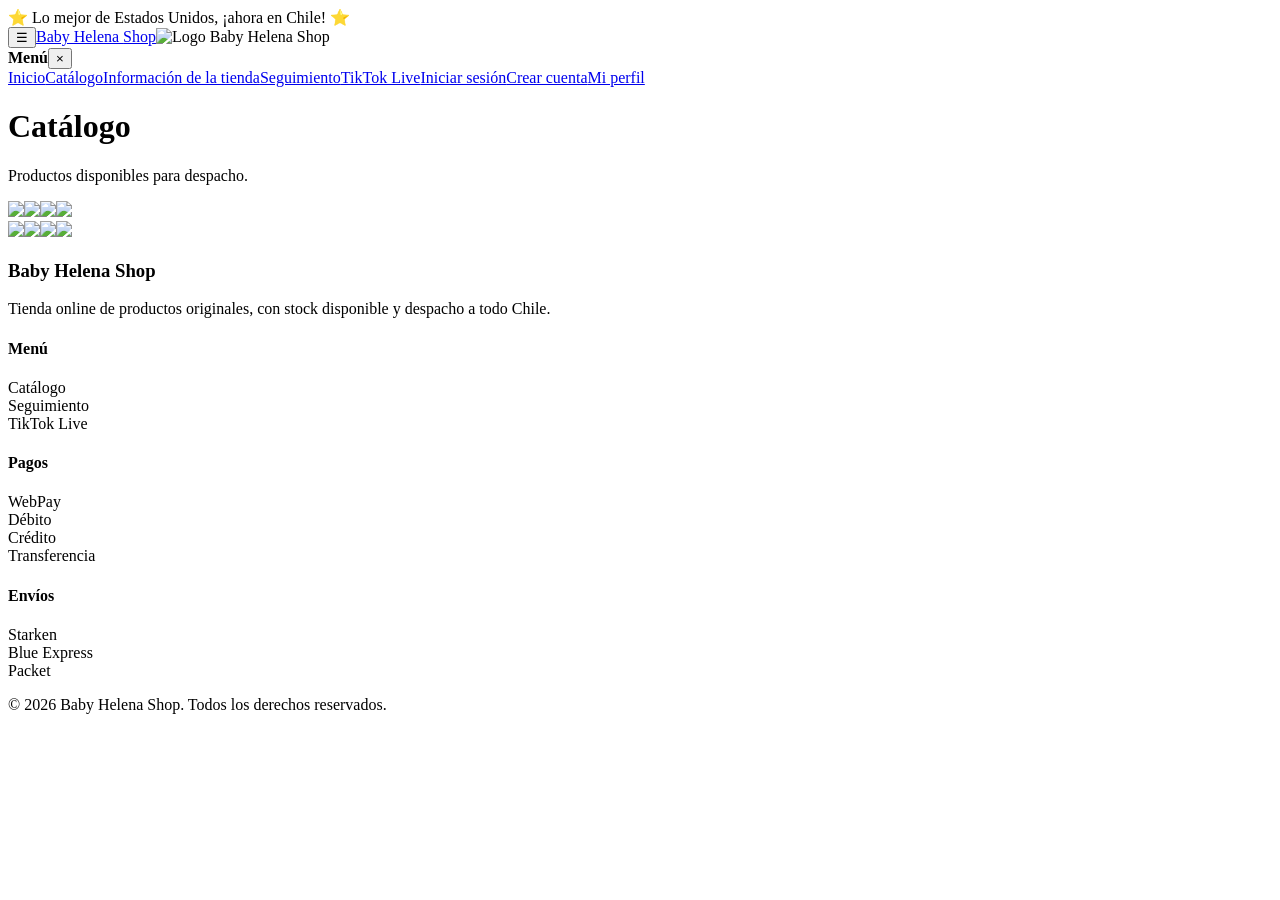
==== catalogo.html @ 76ab4898 "Add files via upload" ====
<!doctype html><html lang="es"><head><meta charset="utf-8"><meta name="viewport" content="width=device-width,initial-scale=1"><title>Catálogo | Baby Helena Shop</title><link rel="stylesheet" href="css/styles.css"></head><body><div class="announce">⭐ Lo mejor de Estados Unidos, ¡ahora en Chile! ⭐</div>
<header class="topbar"><button class="hamb" id="openMenu">☰</button><a class="brand" href="index.html">Baby Helena <span>Shop</span></a><img class="logo-mini" src="assets/logo-placeholder.svg" alt="Logo Baby Helena Shop"></header>
<div class="overlay" id="overlay"></div><aside class="side" id="sideMenu"><div class="side-head"><b>Menú</b><button class="x" id="closeMenu">×</button></div><nav><a href="index.html">Inicio</a><a href="catalogo.html">Catálogo</a><a href="info.html">Información de la tienda</a><a href="seguimiento.html">Seguimiento</a><a href="tiktok.html">TikTok Live</a><a href="login.html" id="sessionName">Iniciar sesión</a><a href="registro.html">Crear cuenta</a><a href="perfil.html">Mi perfil</a></nav></aside><main class="container section"><h1>Catálogo</h1><p class="lead">Productos disponibles para despacho.</p><div class="grid" id="productGrid"></div></main><section class="marquee"><div class="track"><div class="set"><img src="assets/logos/starken.svg"><img src="assets/logos/packet.svg"><img src="assets/logos/blueexpress.svg"><img src="assets/logos/webpay.svg"></div><div class="set"><img src="assets/logos/starken.svg"><img src="assets/logos/packet.svg"><img src="assets/logos/blueexpress.svg"><img src="assets/logos/webpay.svg"></div></div></section>
<footer><div class="container footer-grid"><div><h3>Baby Helena Shop</h3><p>Tienda online de productos originales, con stock disponible y despacho a todo Chile.</p></div><div><h4>Menú</h4><p>Catálogo<br>Seguimiento<br>TikTok Live</p></div><div><h4>Pagos</h4><p>WebPay<br>Débito<br>Crédito<br>Transferencia</p></div><div><h4>Envíos</h4><p>Starken<br>Blue Express<br>Packet</p></div></div><div class="container copy">© 2026 Baby Helena Shop. Todos los derechos reservados.</div></footer>
<script src="js/products.js"></script><script src="js/app.js"></script></body></html>
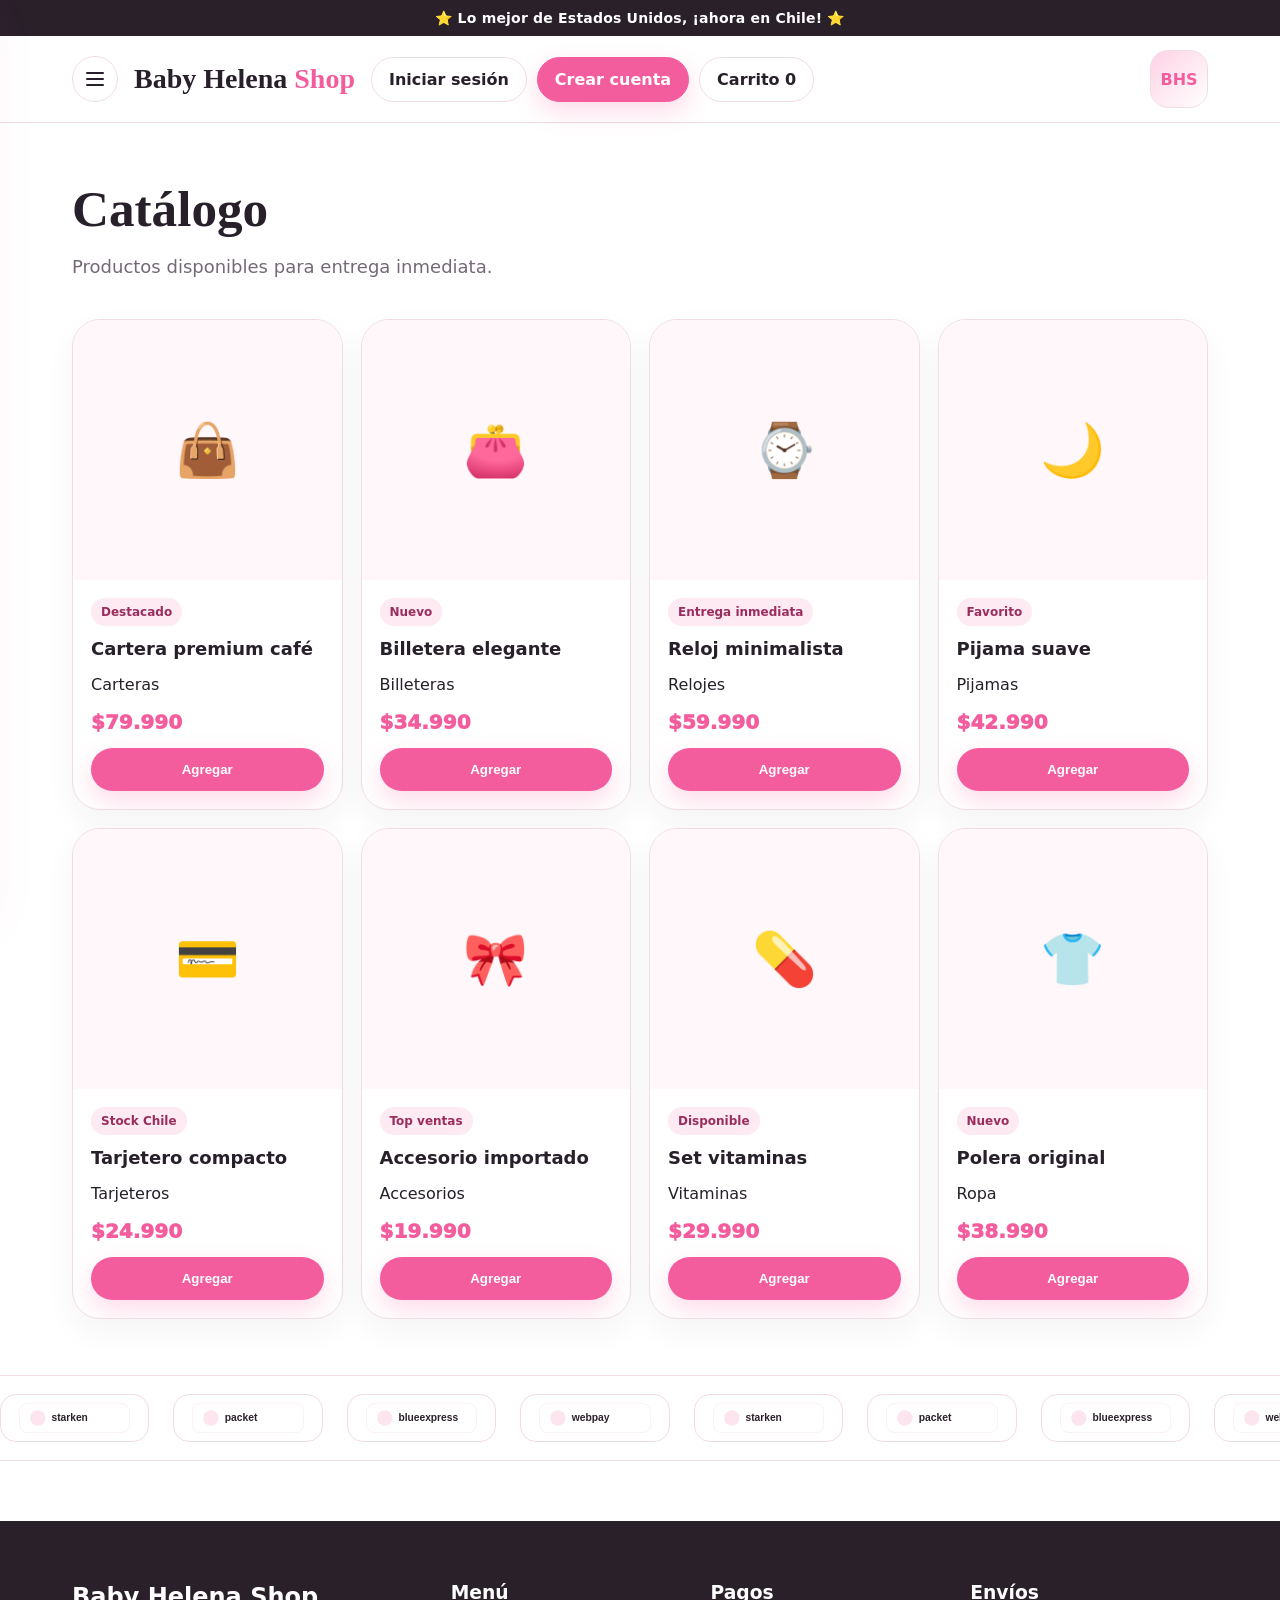
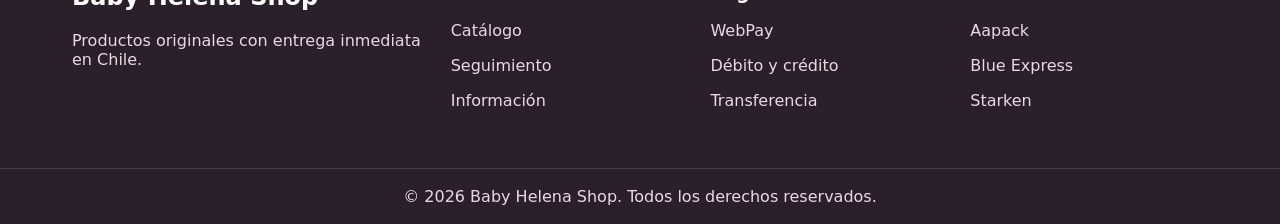
==== commit 903e15cc: "Add files via upload" ====
--- a/catalogo.html
+++ b/catalogo.html
@@ -1,5 +1,4 @@
-<!doctype html><html lang="es"><head><meta charset="utf-8"><meta name="viewport" content="width=device-width,initial-scale=1"><title>Catálogo | Baby Helena Shop</title><link rel="stylesheet" href="css/styles.css"></head><body><div class="announce">⭐ Lo mejor de Estados Unidos, ¡ahora en Chile! ⭐</div>
-<header class="topbar"><button class="hamb" id="openMenu">☰</button><a class="brand" href="index.html">Baby Helena <span>Shop</span></a><img class="logo-mini" src="assets/logo-placeholder.svg" alt="Logo Baby Helena Shop"></header>
-<div class="overlay" id="overlay"></div><aside class="side" id="sideMenu"><div class="side-head"><b>Menú</b><button class="x" id="closeMenu">×</button></div><nav><a href="index.html">Inicio</a><a href="catalogo.html">Catálogo</a><a href="info.html">Información de la tienda</a><a href="seguimiento.html">Seguimiento</a><a href="tiktok.html">TikTok Live</a><a href="login.html" id="sessionName">Iniciar sesión</a><a href="registro.html">Crear cuenta</a><a href="perfil.html">Mi perfil</a></nav></aside><main class="container section"><h1>Catálogo</h1><p class="lead">Productos disponibles para despacho.</p><div class="grid" id="productGrid"></div></main><section class="marquee"><div class="track"><div class="set"><img src="assets/logos/starken.svg"><img src="assets/logos/packet.svg"><img src="assets/logos/blueexpress.svg"><img src="assets/logos/webpay.svg"></div><div class="set"><img src="assets/logos/starken.svg"><img src="assets/logos/packet.svg"><img src="assets/logos/blueexpress.svg"><img src="assets/logos/webpay.svg"></div></div></section>
-<footer><div class="container footer-grid"><div><h3>Baby Helena Shop</h3><p>Tienda online de productos originales, con stock disponible y despacho a todo Chile.</p></div><div><h4>Menú</h4><p>Catálogo<br>Seguimiento<br>TikTok Live</p></div><div><h4>Pagos</h4><p>WebPay<br>Débito<br>Crédito<br>Transferencia</p></div><div><h4>Envíos</h4><p>Starken<br>Blue Express<br>Packet</p></div></div><div class="container copy">© 2026 Baby Helena Shop. Todos los derechos reservados.</div></footer>
-<script src="js/products.js"></script><script src="js/app.js"></script></body></html>
+<!doctype html><html lang='es'><head><meta charset='utf-8'><meta name='viewport' content='width=device-width,initial-scale=1'><title>Catalogo | Baby Helena Shop</title><link rel='stylesheet' href='css/styles.css'></head><body>
+<div class='topbar'>⭐ Lo mejor de Estados Unidos, ¡ahora en Chile! ⭐</div><header class='header'><nav class='nav'><button class='hamb' id='openMenu' aria-label='Abrir menú'><span></span></button><a class='brand' href='index.html'>Baby Helena <b>Shop</b></a><div class='actions'><a class='pill' href='login.html'>Iniciar sesión</a><a class='pill primary' href='registro.html'>Crear cuenta</a><span class='pill'>Carrito <b class='cartCount'>0</b></span></div><div class='logoSlot'>BHS</div></nav></header>
+<div class='drawer' id='drawer'><div class='drawerMask'></div><aside class='drawerPanel'><div class='drawerHead'><strong>Baby Helena Shop</strong><button class='close' id='closeMenu'>×</button></div><a class='menuLink' href='index.html'>🏠 Inicio</a><a class='menuLink' href='catalogo.html'>🛍️ Catálogo</a><a class='menuLink' href='seguimiento.html'>📦 Seguimiento</a><a class='menuLink' href='tiktok.html'>🔴 TikTok Live</a><a class='menuLink' href='info.html'>ℹ️ Información</a><a class='menuLink' href='login.html'>👤 Mi cuenta</a></aside></div>
+<main><section class='section'><div class='sectionHead'><div><h2>Catálogo</h2><p class='lead'>Productos disponibles para entrega inmediata.</p></div></div><div class='products' id='productsGrid'></div></section><section class='marqueeWrap'><div class='marquee'><img src='assets/logos/starken.svg'><img src='assets/logos/packet.svg'><img src='assets/logos/blueexpress.svg'><img src='assets/logos/webpay.svg'><img src='assets/logos/starken.svg'><img src='assets/logos/packet.svg'><img src='assets/logos/blueexpress.svg'><img src='assets/logos/webpay.svg'></div></section></main><footer class='footer'><div class='footerGrid'><div><h2>Baby Helena Shop</h2><p>Productos originales con entrega inmediata en Chile.</p></div><div><h3>Menú</h3><p><a href='catalogo.html'>Catálogo</a></p><p><a href='seguimiento.html'>Seguimiento</a></p><p><a href='info.html'>Información</a></p></div><div><h3>Pagos</h3><p>WebPay</p><p>Débito y crédito</p><p>Transferencia</p></div><div><h3>Envíos</h3><p>Aapack</p><p>Blue Express</p><p>Starken</p></div></div><div class='copy'>© 2026 Baby Helena Shop. Todos los derechos reservados.</div></footer><script src='js/products.js'></script><script src='js/app.js'></script></body></html>
--- a/css/styles.css
+++ b/css/styles.css
@@ -0,0 +1 @@
+:root{--bg:#fff;--soft:#fff7fa;--soft2:#fdeaf2;--pink:#f45d9d;--pink2:#ea4b90;--ink:#27202a;--muted:#746977;--line:#f1dce6;--shadow:0 18px 50px rgba(244,93,157,.13);--radius:28px;--max:1180px}*{box-sizing:border-box}html{scroll-behavior:smooth}body{margin:0;font-family:'Inter','DM Sans',system-ui,-apple-system,Segoe UI,sans-serif;color:var(--ink);background:var(--bg)}a{text-decoration:none;color:inherit}img{max-width:100%;display:block}.topbar{background:#2a202a;color:#fff;text-align:center;padding:10px 16px;font-weight:700;font-size:14px;letter-spacing:.2px}.header{position:sticky;top:0;z-index:50;background:rgba(255,255,255,.88);backdrop-filter:blur(16px);border-bottom:1px solid var(--line)}.nav{max-width:var(--max);margin:auto;padding:14px 22px;display:flex;align-items:center;justify-content:space-between;gap:16px}.hamb{width:46px;height:46px;border:1px solid var(--line);background:#fff;border-radius:999px;display:grid;place-items:center;cursor:pointer}.hamb span,.hamb span:before,.hamb span:after{content:'';display:block;width:18px;height:2px;background:var(--ink);border-radius:2px;position:relative}.hamb span:before{position:absolute;top:-6px}.hamb span:after{position:absolute;top:6px}.brand{font-family:Georgia,serif;font-weight:900;font-size:28px}.brand b{color:var(--pink)}.logoSlot{margin-left:auto;width:58px;height:58px;border-radius:18px;background:linear-gradient(135deg,#ffd2e5,#fff);border:1px solid var(--line);display:grid;place-items:center;color:var(--pink);font-weight:900}.actions{display:flex;align-items:center;gap:10px}.pill{border:1px solid var(--line);background:#fff;border-radius:999px;padding:12px 17px;font-weight:800;cursor:pointer}.pill.primary,.btn{background:var(--pink);color:#fff;border-color:var(--pink);box-shadow:0 10px 24px rgba(244,93,157,.22)}.btn{display:inline-flex;align-items:center;justify-content:center;gap:8px;border:none;border-radius:999px;padding:14px 22px;font-weight:900;cursor:pointer}.btn.secondary{background:#fff;color:var(--ink);border:1px solid var(--line);box-shadow:none}.drawer{position:fixed;inset:0;z-index:80;pointer-events:none}.drawer.open{pointer-events:auto}.drawerMask{position:absolute;inset:0;background:rgba(39,32,42,.28);opacity:0;transition:.25s}.drawer.open .drawerMask{opacity:1}.drawerPanel{position:absolute;left:0;top:0;bottom:0;width:min(380px,88vw);background:#fff;padding:24px;transform:translateX(-105%);transition:.28s ease;box-shadow:var(--shadow);display:flex;flex-direction:column}.drawer.open .drawerPanel{transform:none}.drawerHead{display:flex;align-items:center;justify-content:space-between;margin-bottom:18px}.close{border:0;background:var(--soft);border-radius:50%;width:44px;height:44px;font-size:24px;cursor:pointer}.menuLink{display:flex;align-items:center;gap:12px;padding:16px;border-bottom:1px solid var(--line);font-weight:900}.hero{background:linear-gradient(180deg,#fff7fa 0%,#fff 90%)}.heroGrid{max-width:var(--max);margin:auto;padding:70px 22px 34px;display:grid;grid-template-columns:1.05fr .95fr;gap:42px;align-items:center}.eyebrow{display:inline-flex;align-items:center;gap:8px;background:#ffe3ee;color:#9b2d5d;padding:9px 13px;border-radius:999px;font-size:13px;font-weight:900}.hero h1{font-family:Georgia,serif;font-size:clamp(44px,7vw,88px);line-height:.92;margin:18px 0;color:#302633;letter-spacing:-2px}.hero p{font-size:20px;color:var(--muted);line-height:1.35;max-width:620px}.heroActions{display:flex;flex-wrap:wrap;gap:12px;margin-top:24px}.trustRow{display:flex;flex-wrap:wrap;gap:10px;margin-top:22px}.trustChip{background:#fff;border:1px solid var(--line);border-radius:999px;padding:10px 14px;font-weight:800;color:var(--muted)}.heroCard{background:#fff;border:1px solid var(--line);border-radius:38px;padding:18px;box-shadow:var(--shadow)}.heroImage{height:480px;border-radius:30px;background:linear-gradient(145deg,#ffe4ef,#fff),url('../assets/img/hero-placeholder.svg') center/cover no-repeat;overflow:hidden}.section{max-width:var(--max);margin:auto;padding:56px 22px}.sectionHead{display:flex;justify-content:space-between;align-items:end;gap:20px;margin-bottom:24px}.section h2{font-family:Georgia,serif;font-size:clamp(34px,4vw,52px);margin:0}.section p.lead{color:var(--muted);font-size:18px;max-width:680px}.products{display:grid;grid-template-columns:repeat(4,1fr);gap:18px}.product{background:#fff;border:1px solid var(--line);border-radius:28px;overflow:hidden;box-shadow:0 12px 30px rgba(39,32,42,.05);transition:.25s}.product:hover{transform:translateY(-5px);box-shadow:var(--shadow)}.prodImg{height:260px;background:var(--soft);display:grid;place-items:center;font-size:52px}.prodInfo{padding:18px}.prodInfo h3{margin:0 0 8px;font-size:18px}.price{color:var(--pink);font-weight:950;font-size:20px}.tag{display:inline-block;background:var(--soft2);color:#9b2d5d;padding:7px 10px;border-radius:999px;font-size:12px;font-weight:900;margin-bottom:12px}.cardGrid{display:grid;grid-template-columns:repeat(3,1fr);gap:18px}.infoCard{background:var(--soft);border:1px solid var(--line);border-radius:30px;padding:26px}.infoCard h3{font-size:22px;margin:0 0 10px}.infoCard p{color:var(--muted);line-height:1.45}.marqueeWrap{border-block:1px solid var(--line);background:#fff;padding:18px 0;overflow:hidden}.marquee{display:flex;gap:24px;width:max-content;animation:mar 22s linear infinite}.marquee img{height:48px;border:1px solid var(--line);border-radius:16px;background:#fff;padding:8px 18px}@keyframes mar{from{transform:translateX(0)}to{transform:translateX(-50%)}}.phoneFrame{width:min(360px,80vw);aspect-ratio:9/16;border:14px solid #201923;border-radius:42px;background:#111;margin:auto;box-shadow:var(--shadow);overflow:hidden}.phoneFrame iframe,.phoneMock{width:100%;height:100%;border:0;background:linear-gradient(180deg,#ff7bb5,#fff2f7);display:grid;place-items:center;color:#fff;text-align:center;font-weight:950;padding:22px}.formBox{max-width:560px;margin:auto;background:#fff;border:1px solid var(--line);border-radius:30px;padding:26px;box-shadow:var(--shadow)}input,select,textarea{width:100%;border:1px solid var(--line);border-radius:18px;padding:15px 16px;margin:8px 0 14px;font:inherit}.footer{background:#2a202a;color:#fff;margin-top:60px}.footerGrid{max-width:var(--max);margin:auto;padding:42px 22px;display:grid;grid-template-columns:1.5fr 1fr 1fr 1fr;gap:22px}.footer a,.footer p{color:#e7dbe3}.copy{text-align:center;border-top:1px solid rgba(255,255,255,.12);padding:18px;color:#e7dbe3}.notice{background:#fff;border:1px solid var(--line);border-radius:24px;padding:18px;color:var(--muted)}.hidden{display:none!important}@media(max-width:900px){.heroGrid{grid-template-columns:1fr;padding-top:42px}.heroImage{height:360px}.products{grid-template-columns:repeat(2,1fr)}.cardGrid{grid-template-columns:1fr}.footerGrid{grid-template-columns:1fr 1fr}.actions .pill:not(.primary){display:none}}@media(max-width:560px){.brand{font-size:22px}.logoSlot{width:48px;height:48px}.hero h1{font-size:50px}.hero p{font-size:17px}.products{grid-template-columns:1fr}.sectionHead{display:block}.footerGrid{grid-template-columns:1fr}.prodImg{height:220px}.nav{padding-inline:14px}.heroGrid,.section{padding-inline:16px}}
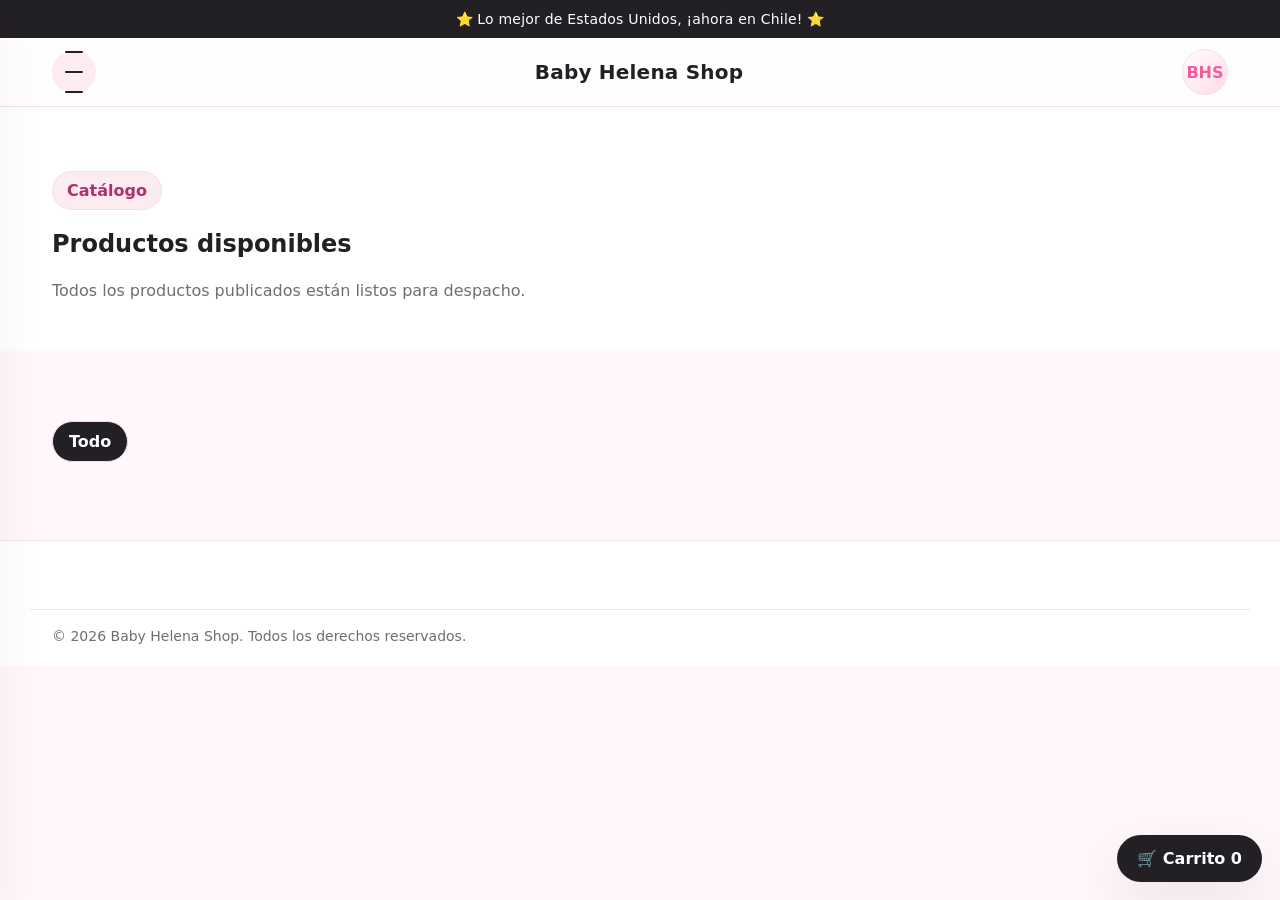
==== commit 5d886d0d: "Add files via upload" ====
--- a/catalogo.html
+++ b/catalogo.html
@@ -1,4 +1 @@
-<!doctype html><html lang='es'><head><meta charset='utf-8'><meta name='viewport' content='width=device-width,initial-scale=1'><title>Catalogo | Baby Helena Shop</title><link rel='stylesheet' href='css/styles.css'></head><body>
-<div class='topbar'>⭐ Lo mejor de Estados Unidos, ¡ahora en Chile! ⭐</div><header class='header'><nav class='nav'><button class='hamb' id='openMenu' aria-label='Abrir menú'><span></span></button><a class='brand' href='index.html'>Baby Helena <b>Shop</b></a><div class='actions'><a class='pill' href='login.html'>Iniciar sesión</a><a class='pill primary' href='registro.html'>Crear cuenta</a><span class='pill'>Carrito <b class='cartCount'>0</b></span></div><div class='logoSlot'>BHS</div></nav></header>
-<div class='drawer' id='drawer'><div class='drawerMask'></div><aside class='drawerPanel'><div class='drawerHead'><strong>Baby Helena Shop</strong><button class='close' id='closeMenu'>×</button></div><a class='menuLink' href='index.html'>🏠 Inicio</a><a class='menuLink' href='catalogo.html'>🛍️ Catálogo</a><a class='menuLink' href='seguimiento.html'>📦 Seguimiento</a><a class='menuLink' href='tiktok.html'>🔴 TikTok Live</a><a class='menuLink' href='info.html'>ℹ️ Información</a><a class='menuLink' href='login.html'>👤 Mi cuenta</a></aside></div>
-<main><section class='section'><div class='sectionHead'><div><h2>Catálogo</h2><p class='lead'>Productos disponibles para entrega inmediata.</p></div></div><div class='products' id='productsGrid'></div></section><section class='marqueeWrap'><div class='marquee'><img src='assets/logos/starken.svg'><img src='assets/logos/packet.svg'><img src='assets/logos/blueexpress.svg'><img src='assets/logos/webpay.svg'><img src='assets/logos/starken.svg'><img src='assets/logos/packet.svg'><img src='assets/logos/blueexpress.svg'><img src='assets/logos/webpay.svg'></div></section></main><footer class='footer'><div class='footerGrid'><div><h2>Baby Helena Shop</h2><p>Productos originales con entrega inmediata en Chile.</p></div><div><h3>Menú</h3><p><a href='catalogo.html'>Catálogo</a></p><p><a href='seguimiento.html'>Seguimiento</a></p><p><a href='info.html'>Información</a></p></div><div><h3>Pagos</h3><p>WebPay</p><p>Débito y crédito</p><p>Transferencia</p></div><div><h3>Envíos</h3><p>Aapack</p><p>Blue Express</p><p>Starken</p></div></div><div class='copy'>© 2026 Baby Helena Shop. Todos los derechos reservados.</div></footer><script src='js/products.js'></script><script src='js/app.js'></script></body></html>
+<!doctype html><html lang="es"><head><meta charset="utf-8"><meta name="viewport" content="width=device-width,initial-scale=1"><title>Catálogo | Baby Helena Shop</title><link rel="stylesheet" href="css/styles.css"></head><body><div class="topbar">⭐ Lo mejor de Estados Unidos, ¡ahora en Chile! ⭐</div><nav class="nav"><div class="nav-inner"><button class="hamb" id="menuBtn"><span></span></button><a class="brand" href="index.html">Baby Helena Shop</a><div class="logo-slot">BHS</div></div></nav><div class="drawer" id="drawer"><div class="drawer-back" id="drawerBack"></div><aside class="drawer-panel"><div class="drawer-head"><strong>Menú</strong><button class="close" id="closeMenu">×</button></div><div class="drawer-links"><a href="index.html">Inicio</a><a href="catalogo.html">Catálogo</a><a href="seguimiento.html">Seguimiento</a><a href="tiktok.html">TikTok Live</a><a href="info.html">Información</a><a href="login.html">Mi cuenta</a></div></aside></div><main><section class="page-hero"><div class="container"><span class="eyebrow">Catálogo</span><h1>Productos disponibles</h1><p class="section-lead">Todos los productos publicados están listos para despacho.</p></div></section><section class="section"><div class="container"><div class="tabs" id="tabs"></div><div class="products" id="productsGrid"></div></div></section></main><footer><div class="container copy">© 2026 Baby Helena Shop. Todos los derechos reservados.</div></footer><button class="cart-float" id="cartBtn">🛒 Carrito <span id="cartCount">0</span></button><div class="cart-panel" id="cartPanel"><h3>Tu carrito</h3><div id="cartItems"></div><h3>Total: <span id="cartTotal">$0</span></h3></div><script src="js/products.js"></script><script src="js/app.js"></script></body></html>
--- a/css/styles.css
+++ b/css/styles.css
@@ -1 +1,5 @@
-:root{--bg:#fff;--soft:#fff7fa;--soft2:#fdeaf2;--pink:#f45d9d;--pink2:#ea4b90;--ink:#27202a;--muted:#746977;--line:#f1dce6;--shadow:0 18px 50px rgba(244,93,157,.13);--radius:28px;--max:1180px}*{box-sizing:border-box}html{scroll-behavior:smooth}body{margin:0;font-family:'Inter','DM Sans',system-ui,-apple-system,Segoe UI,sans-serif;color:var(--ink);background:var(--bg)}a{text-decoration:none;color:inherit}img{max-width:100%;display:block}.topbar{background:#2a202a;color:#fff;text-align:center;padding:10px 16px;font-weight:700;font-size:14px;letter-spacing:.2px}.header{position:sticky;top:0;z-index:50;background:rgba(255,255,255,.88);backdrop-filter:blur(16px);border-bottom:1px solid var(--line)}.nav{max-width:var(--max);margin:auto;padding:14px 22px;display:flex;align-items:center;justify-content:space-between;gap:16px}.hamb{width:46px;height:46px;border:1px solid var(--line);background:#fff;border-radius:999px;display:grid;place-items:center;cursor:pointer}.hamb span,.hamb span:before,.hamb span:after{content:'';display:block;width:18px;height:2px;background:var(--ink);border-radius:2px;position:relative}.hamb span:before{position:absolute;top:-6px}.hamb span:after{position:absolute;top:6px}.brand{font-family:Georgia,serif;font-weight:900;font-size:28px}.brand b{color:var(--pink)}.logoSlot{margin-left:auto;width:58px;height:58px;border-radius:18px;background:linear-gradient(135deg,#ffd2e5,#fff);border:1px solid var(--line);display:grid;place-items:center;color:var(--pink);font-weight:900}.actions{display:flex;align-items:center;gap:10px}.pill{border:1px solid var(--line);background:#fff;border-radius:999px;padding:12px 17px;font-weight:800;cursor:pointer}.pill.primary,.btn{background:var(--pink);color:#fff;border-color:var(--pink);box-shadow:0 10px 24px rgba(244,93,157,.22)}.btn{display:inline-flex;align-items:center;justify-content:center;gap:8px;border:none;border-radius:999px;padding:14px 22px;font-weight:900;cursor:pointer}.btn.secondary{background:#fff;color:var(--ink);border:1px solid var(--line);box-shadow:none}.drawer{position:fixed;inset:0;z-index:80;pointer-events:none}.drawer.open{pointer-events:auto}.drawerMask{position:absolute;inset:0;background:rgba(39,32,42,.28);opacity:0;transition:.25s}.drawer.open .drawerMask{opacity:1}.drawerPanel{position:absolute;left:0;top:0;bottom:0;width:min(380px,88vw);background:#fff;padding:24px;transform:translateX(-105%);transition:.28s ease;box-shadow:var(--shadow);display:flex;flex-direction:column}.drawer.open .drawerPanel{transform:none}.drawerHead{display:flex;align-items:center;justify-content:space-between;margin-bottom:18px}.close{border:0;background:var(--soft);border-radius:50%;width:44px;height:44px;font-size:24px;cursor:pointer}.menuLink{display:flex;align-items:center;gap:12px;padding:16px;border-bottom:1px solid var(--line);font-weight:900}.hero{background:linear-gradient(180deg,#fff7fa 0%,#fff 90%)}.heroGrid{max-width:var(--max);margin:auto;padding:70px 22px 34px;display:grid;grid-template-columns:1.05fr .95fr;gap:42px;align-items:center}.eyebrow{display:inline-flex;align-items:center;gap:8px;background:#ffe3ee;color:#9b2d5d;padding:9px 13px;border-radius:999px;font-size:13px;font-weight:900}.hero h1{font-family:Georgia,serif;font-size:clamp(44px,7vw,88px);line-height:.92;margin:18px 0;color:#302633;letter-spacing:-2px}.hero p{font-size:20px;color:var(--muted);line-height:1.35;max-width:620px}.heroActions{display:flex;flex-wrap:wrap;gap:12px;margin-top:24px}.trustRow{display:flex;flex-wrap:wrap;gap:10px;margin-top:22px}.trustChip{background:#fff;border:1px solid var(--line);border-radius:999px;padding:10px 14px;font-weight:800;color:var(--muted)}.heroCard{background:#fff;border:1px solid var(--line);border-radius:38px;padding:18px;box-shadow:var(--shadow)}.heroImage{height:480px;border-radius:30px;background:linear-gradient(145deg,#ffe4ef,#fff),url('../assets/img/hero-placeholder.svg') center/cover no-repeat;overflow:hidden}.section{max-width:var(--max);margin:auto;padding:56px 22px}.sectionHead{display:flex;justify-content:space-between;align-items:end;gap:20px;margin-bottom:24px}.section h2{font-family:Georgia,serif;font-size:clamp(34px,4vw,52px);margin:0}.section p.lead{color:var(--muted);font-size:18px;max-width:680px}.products{display:grid;grid-template-columns:repeat(4,1fr);gap:18px}.product{background:#fff;border:1px solid var(--line);border-radius:28px;overflow:hidden;box-shadow:0 12px 30px rgba(39,32,42,.05);transition:.25s}.product:hover{transform:translateY(-5px);box-shadow:var(--shadow)}.prodImg{height:260px;background:var(--soft);display:grid;place-items:center;font-size:52px}.prodInfo{padding:18px}.prodInfo h3{margin:0 0 8px;font-size:18px}.price{color:var(--pink);font-weight:950;font-size:20px}.tag{display:inline-block;background:var(--soft2);color:#9b2d5d;padding:7px 10px;border-radius:999px;font-size:12px;font-weight:900;margin-bottom:12px}.cardGrid{display:grid;grid-template-columns:repeat(3,1fr);gap:18px}.infoCard{background:var(--soft);border:1px solid var(--line);border-radius:30px;padding:26px}.infoCard h3{font-size:22px;margin:0 0 10px}.infoCard p{color:var(--muted);line-height:1.45}.marqueeWrap{border-block:1px solid var(--line);background:#fff;padding:18px 0;overflow:hidden}.marquee{display:flex;gap:24px;width:max-content;animation:mar 22s linear infinite}.marquee img{height:48px;border:1px solid var(--line);border-radius:16px;background:#fff;padding:8px 18px}@keyframes mar{from{transform:translateX(0)}to{transform:translateX(-50%)}}.phoneFrame{width:min(360px,80vw);aspect-ratio:9/16;border:14px solid #201923;border-radius:42px;background:#111;margin:auto;box-shadow:var(--shadow);overflow:hidden}.phoneFrame iframe,.phoneMock{width:100%;height:100%;border:0;background:linear-gradient(180deg,#ff7bb5,#fff2f7);display:grid;place-items:center;color:#fff;text-align:center;font-weight:950;padding:22px}.formBox{max-width:560px;margin:auto;background:#fff;border:1px solid var(--line);border-radius:30px;padding:26px;box-shadow:var(--shadow)}input,select,textarea{width:100%;border:1px solid var(--line);border-radius:18px;padding:15px 16px;margin:8px 0 14px;font:inherit}.footer{background:#2a202a;color:#fff;margin-top:60px}.footerGrid{max-width:var(--max);margin:auto;padding:42px 22px;display:grid;grid-template-columns:1.5fr 1fr 1fr 1fr;gap:22px}.footer a,.footer p{color:#e7dbe3}.copy{text-align:center;border-top:1px solid rgba(255,255,255,.12);padding:18px;color:#e7dbe3}.notice{background:#fff;border:1px solid var(--line);border-radius:24px;padding:18px;color:var(--muted)}.hidden{display:none!important}@media(max-width:900px){.heroGrid{grid-template-columns:1fr;padding-top:42px}.heroImage{height:360px}.products{grid-template-columns:repeat(2,1fr)}.cardGrid{grid-template-columns:1fr}.footerGrid{grid-template-columns:1fr 1fr}.actions .pill:not(.primary){display:none}}@media(max-width:560px){.brand{font-size:22px}.logoSlot{width:48px;height:48px}.hero h1{font-size:50px}.hero p{font-size:17px}.products{grid-template-columns:1fr}.sectionHead{display:block}.footerGrid{grid-template-columns:1fr}.prodImg{height:220px}.nav{padding-inline:14px}.heroGrid,.section{padding-inline:16px}}
+:root{
+  --bg:#fff7fa;--white:#fff;--ink:#232025;--muted:#756b72;--line:#f3dfe8;--soft:#fdebf2;--pink:#f45d9d;--pink2:#ff8fbd;--shadow:0 24px 60px rgba(80,35,55,.10);--radius:28px
+}
+*{box-sizing:border-box}html{scroll-behavior:smooth}body{margin:0;font-family:Inter,system-ui,-apple-system,Segoe UI,sans-serif;color:var(--ink);background:var(--bg)}a{color:inherit;text-decoration:none}button,input,select{font:inherit}.topbar{height:38px;background:var(--ink);color:white;display:grid;place-items:center;font-size:14px;letter-spacing:.2px}.nav{position:sticky;top:0;z-index:50;background:rgba(255,255,255,.86);backdrop-filter:blur(16px);border-bottom:1px solid var(--line)}.nav-inner{height:68px;max-width:1220px;margin:auto;display:flex;align-items:center;justify-content:space-between;padding:0 22px}.hamb{width:44px;height:44px;border:0;background:var(--soft);border-radius:50%;display:grid;place-items:center;cursor:pointer}.hamb span,.hamb:before,.hamb:after{content:"";width:18px;height:2px;background:var(--ink);display:block;border-radius:2px}.hamb:before{transform:translateY(-6px)}.hamb:after{transform:translateY(6px)}.brand{font-weight:900;letter-spacing:.2px;font-size:20px}.logo-slot{width:46px;height:46px;border-radius:50%;background:linear-gradient(135deg,#fff,#ffd9e8);border:1px solid var(--line);display:grid;place-items:center;font-weight:900;color:var(--pink)}.drawer{position:fixed;inset:0;z-index:100;pointer-events:none}.drawer.open{pointer-events:auto}.drawer-back{position:absolute;inset:0;background:rgba(20,15,18,.36);opacity:0;transition:.25s}.drawer.open .drawer-back{opacity:1}.drawer-panel{position:absolute;left:0;top:0;height:100%;width:min(360px,86vw);background:white;box-shadow:var(--shadow);transform:translateX(-105%);transition:.3s;padding:26px}.drawer.open .drawer-panel{transform:none}.drawer-head{display:flex;justify-content:space-between;align-items:center;margin-bottom:25px}.close{border:0;background:var(--soft);width:40px;height:40px;border-radius:50%;cursor:pointer}.drawer-links{display:grid;gap:10px}.drawer-links a{padding:15px 16px;border-radius:18px;background:#fff;border:1px solid var(--line);font-weight:750}.drawer-links a:hover{background:var(--soft)}.hero{background:#fff;min-height:620px;display:grid;align-items:center}.container{max-width:1220px;margin:auto;padding:0 22px}.hero-grid{display:grid;grid-template-columns:1.02fr .98fr;gap:35px;align-items:center;padding:70px 0}.eyebrow{display:inline-flex;gap:8px;align-items:center;padding:9px 14px;background:var(--soft);border:1px solid var(--line);border-radius:999px;font-weight:800;color:#b23068}.hero h1{font-size:clamp(42px,7vw,82px);line-height:.94;margin:18px 0 16px;letter-spacing:-3px}.hero p{font-size:19px;color:var(--muted);max-width:560px;line-height:1.6}.hero-actions{display:flex;gap:12px;flex-wrap:wrap;margin-top:28px}.btn{border:0;border-radius:999px;padding:14px 24px;font-weight:850;cursor:pointer;display:inline-flex;align-items:center;gap:8px}.btn.primary{background:var(--ink);color:white}.btn.pink{background:var(--pink);color:white}.btn.ghost{background:white;border:1px solid var(--line)}.hero-card{background:linear-gradient(180deg,#fff,#fff4f8);border:1px solid var(--line);border-radius:42px;min-height:520px;padding:28px;box-shadow:var(--shadow);display:grid;place-items:center;position:relative;overflow:hidden}.hero-card:before{content:"";position:absolute;width:440px;height:440px;border-radius:50%;background:#ffd5e5;filter:blur(5px);opacity:.75;right:-110px;top:-90px}.product-mock{position:relative;z-index:2;width:min(390px,92%);aspect-ratio:4/5;border-radius:36px;background:white;box-shadow:0 28px 70px rgba(80,35,55,.16);display:grid;place-items:center;overflow:hidden}.product-mock .bag{font-size:128px;filter:drop-shadow(0 18px 20px rgba(0,0,0,.1))}.mock-tag{position:absolute;left:24px;bottom:24px;background:white;border:1px solid var(--line);border-radius:22px;padding:15px 18px;box-shadow:var(--shadow);font-weight:900}.section{padding:70px 0}.section-head{display:flex;align-items:end;justify-content:space-between;gap:20px;margin-bottom:28px}.section h2{font-size:clamp(30px,4vw,52px);margin:0;letter-spacing:-1.5px}.section-lead{color:var(--muted);max-width:640px;line-height:1.6}.tabs{display:flex;gap:10px;overflow:auto;padding-bottom:8px}.tab{border:1px solid var(--line);background:#fff;border-radius:999px;padding:10px 16px;font-weight:800;white-space:nowrap;cursor:pointer}.tab.active{background:var(--ink);color:white}.products{display:grid;grid-template-columns:repeat(4,1fr);gap:18px}.card{background:white;border:1px solid var(--line);border-radius:28px;overflow:hidden;box-shadow:0 10px 32px rgba(80,35,55,.07);transition:.25s}.card:hover{transform:translateY(-4px);box-shadow:var(--shadow)}.photo{height:260px;background:linear-gradient(135deg,#fff,#ffe2ee);display:grid;place-items:center;font-size:76px}.card-body{padding:18px}.card h3{margin:0 0 8px}.price{font-weight:950;font-size:20px}.badge{display:inline-block;background:var(--soft);color:#a9265d;padding:7px 10px;border-radius:999px;font-size:12px;font-weight:900;margin-bottom:10px}.trust-grid{display:grid;grid-template-columns:repeat(3,1fr);gap:18px}.trust{background:white;border:1px solid var(--line);border-radius:28px;padding:24px;box-shadow:0 10px 30px rgba(80,35,55,.06)}.trust .ico{font-size:32px}.trust h3{margin:12px 0 8px}.trust p{color:var(--muted);line-height:1.55}.live-box{display:grid;grid-template-columns:1fr 360px;gap:28px;align-items:center;background:white;border:1px solid var(--line);border-radius:36px;padding:34px;box-shadow:var(--shadow)}.phone{width:100%;aspect-ratio:9/16;background:#151015;border-radius:38px;padding:12px;box-shadow:0 25px 55px rgba(0,0,0,.18)}.phone-screen{height:100%;border-radius:28px;background:linear-gradient(180deg,#ffebf4,#fff);display:grid;place-items:center;text-align:center;padding:20px}.marquee{overflow:hidden;background:white;border-top:1px solid var(--line);border-bottom:1px solid var(--line);padding:18px 0}.marquee-track{display:flex;gap:18px;animation:scroll 24s linear infinite;width:max-content}.logo-pill{min-width:170px;background:#fff;border:1px solid var(--line);border-radius:18px;padding:14px 20px;text-align:center;font-weight:950;color:#453b42;box-shadow:0 8px 22px rgba(80,35,55,.06)}@keyframes scroll{to{transform:translateX(-50%)}}footer{background:#fff;padding:42px 0 22px;border-top:1px solid var(--line)}.foot-grid{display:grid;grid-template-columns:2fr 1fr 1fr 1fr;gap:24px}.foot-grid h4{margin:0 0 12px}.foot-grid a,.foot-grid p{display:block;color:var(--muted);margin:8px 0}.copy{border-top:1px solid var(--line);margin-top:26px;padding-top:18px;color:var(--muted);font-size:14px}.page-hero{padding:64px 0 32px;background:white}.form-card{max-width:520px;margin:40px auto;background:white;border:1px solid var(--line);border-radius:30px;padding:26px;box-shadow:var(--shadow)}.field{display:grid;gap:8px;margin-bottom:14px}.field input,.field textarea{border:1px solid var(--line);border-radius:16px;padding:14px;background:#fff}.timeline{display:grid;gap:12px;margin-top:20px}.step{padding:16px;border-radius:18px;border:1px solid var(--line);background:white}.step.done{background:#fff0f6;border-color:#ffc1d8;font-weight:850}.admin-shell{display:grid;grid-template-columns:260px 1fr;min-height:100vh}.admin-side{background:#fff;border-right:1px solid var(--line);padding:24px}.admin-main{padding:28px}.admin-card{background:#fff;border:1px solid var(--line);border-radius:24px;padding:22px;margin-bottom:16px}.mini-grid{display:grid;grid-template-columns:repeat(4,1fr);gap:14px}.mini{background:#fff;border:1px solid var(--line);border-radius:24px;padding:18px}.cart-float{position:fixed;right:18px;bottom:18px;z-index:40;background:var(--ink);color:white;border:0;border-radius:999px;padding:14px 20px;font-weight:900;box-shadow:var(--shadow);cursor:pointer}.cart-panel{position:fixed;right:18px;bottom:78px;width:min(380px,calc(100vw - 36px));background:white;border:1px solid var(--line);border-radius:28px;box-shadow:var(--shadow);padding:20px;z-index:60;display:none}.cart-panel.open{display:block}.cart-item{display:flex;justify-content:space-between;border-bottom:1px solid var(--line);padding:10px 0;color:var(--muted)}
+@media(max-width:900px){.hero-grid,.live-box{grid-template-columns:1fr}.products{grid-template-columns:repeat(2,1fr)}.trust-grid,.foot-grid{grid-template-columns:1fr}.hero-card{min-height:420px}.admin-shell{grid-template-columns:1fr}.mini-grid{grid-template-columns:1fr 1fr}.section-head{display:block}}@media(max-width:560px){.products{grid-template-columns:1fr}.hero h1{letter-spacing:-1.6px}.photo{height:230px}.nav-inner{height:62px}.brand{font-size:17px}.topbar{font-size:12px}.mini-grid{grid-template-columns:1fr}}
